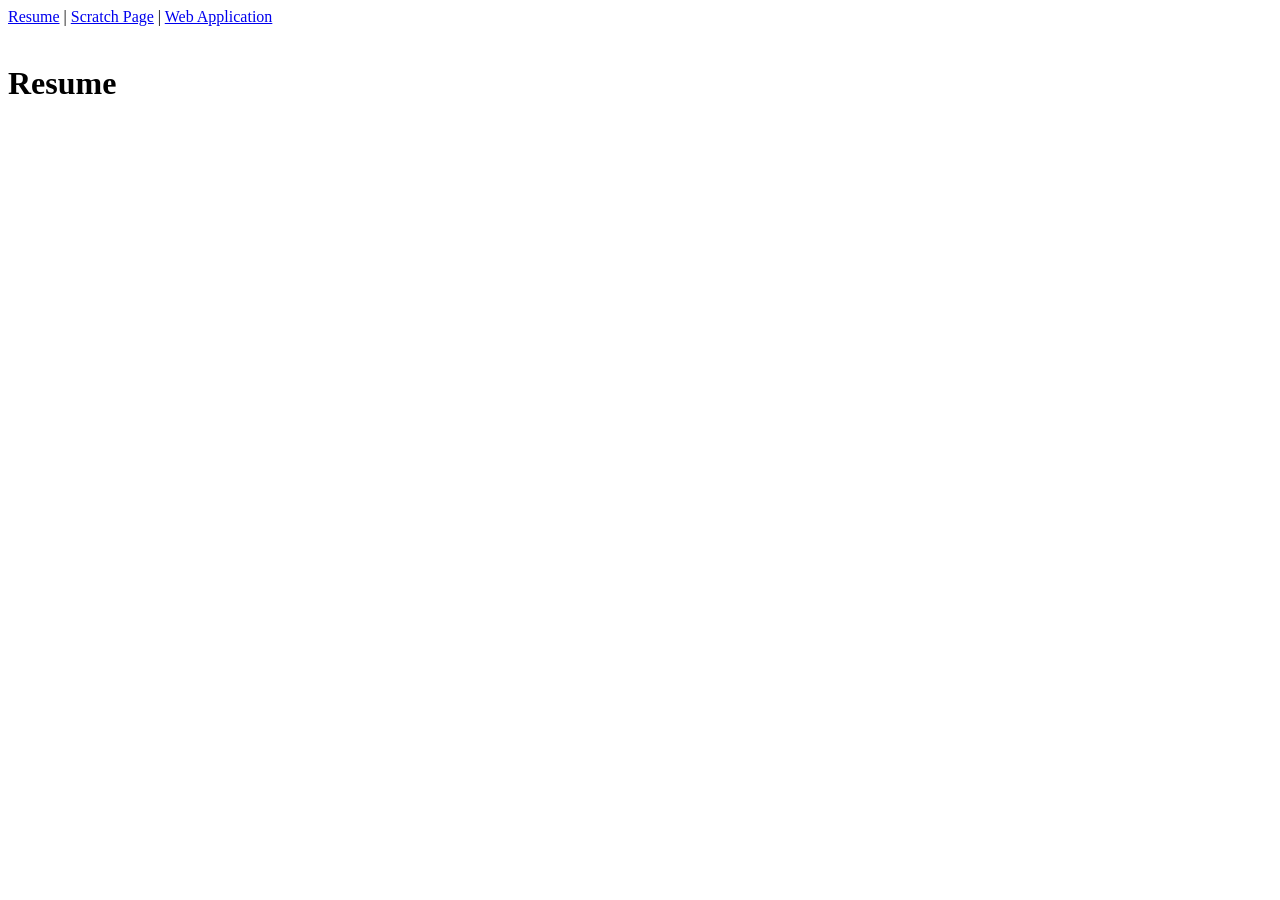
==== index.html @ e893fd68 "Add files via upload" ====
<!DOCTYPE html>
<html lang="en">
<head>
    <meta charset="UTF-8">
    <meta name="viewport" content="width=device-width, initial-scale=1.0">
    <title>Logan's Resume</title>
</head>
<body>

<a href="#">Resume</a> |
<a href="html/scratch.html" target="_blank">Scratch Page</a> |
<a href="html/webapp.html" target="_blank">Web Application</a> <br><br>
    
<h1>Resume</h1>
</body>
</html>
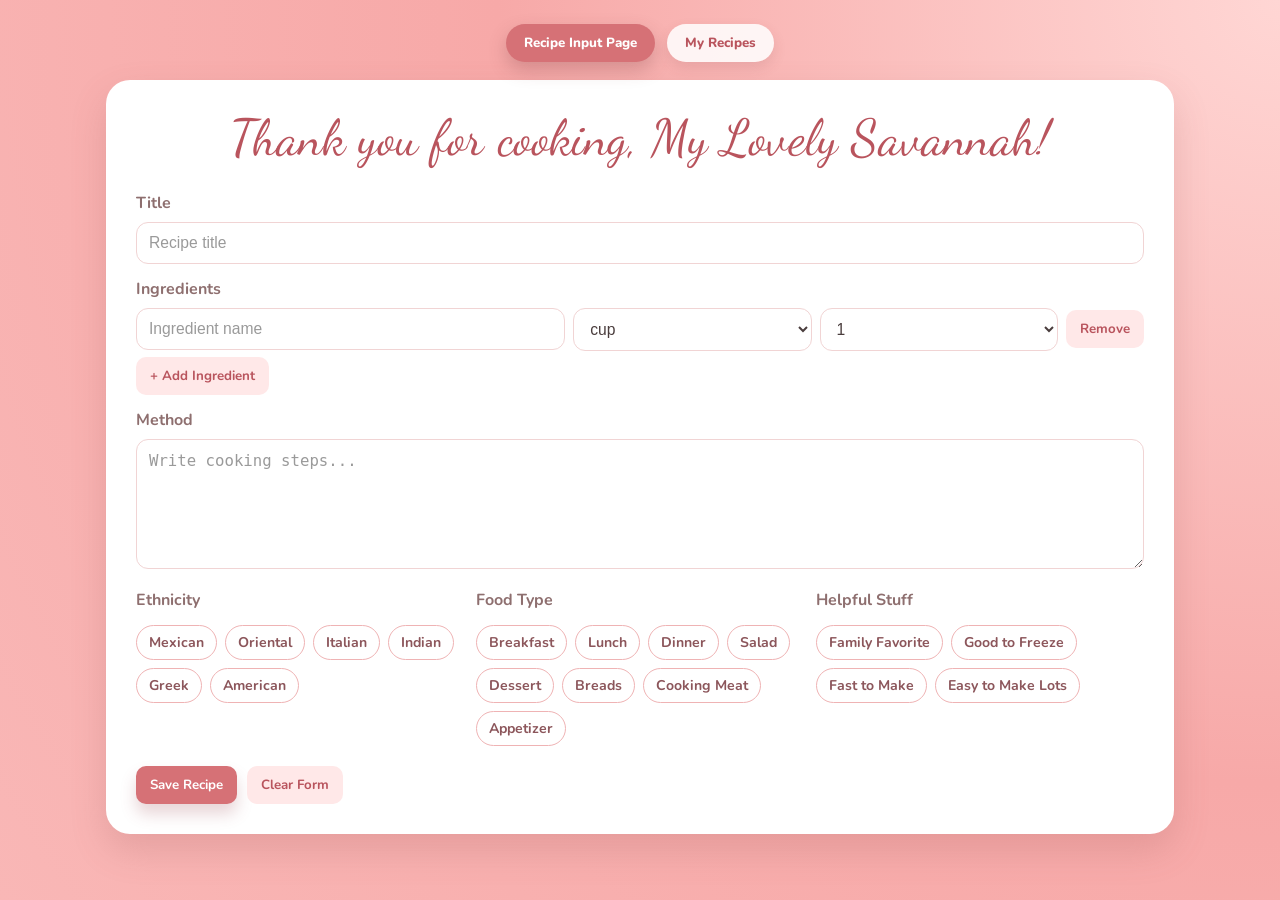
==== commit 0eaa2b0c: "Add files via upload" ====
--- a/index.html
+++ b/index.html
@@ -1,16 +1,838 @@
-<!DOCTYPE html>
-<html lang="en">
-<head>
-    <meta charset="UTF-8">
-    <meta name="viewport" content="width=device-width, initial-scale=1.0">
-    <title>Logan's Resume</title>
-</head>
-<body>
-
-<a href="#">Resume</a> |
-<a href="html/scratch.html" target="_blank">Scratch Page</a> |
-<a href="html/webapp.html" target="_blank">Web Application</a> <br><br>
-    
-<h1>Resume</h1>
-</body>
-</html>+﻿<!DOCTYPE html>
+<html lang="en">
+<head>
+  <meta charset="UTF-8" />
+  <meta name="viewport" content="width=device-width, initial-scale=1.0" />
+  <title>Lovely Savannah Recipe Book</title>
+  <link rel="preconnect" href="https://fonts.googleapis.com" />
+  <link rel="preconnect" href="https://fonts.gstatic.com" crossorigin />
+  <link href="https://fonts.googleapis.com/css2?family=Dancing+Script:wght@500;600;700&family=Nunito:wght@400;600;700;800&display=swap" rel="stylesheet" />
+  <style>
+    :root {
+      --bg-main: #f7a9a8;
+      --bg-alt: #f9b7b6;
+      --panel: #ffffff;
+      --text-main: #4a3d3d;
+      --text-muted: #9a9a9a;
+      --accent: #d67176;
+      --accent-dark: #b9545d;
+      --chip-border: #f2a3a6;
+      --shadow: 0 16px 36px rgba(150, 79, 82, 0.2);
+      --radius-xl: 24px;
+      --radius-lg: 16px;
+      --radius-md: 12px;
+      --radius-sm: 8px;
+    }
+
+    * { box-sizing: border-box; }
+
+    body {
+      margin: 0;
+      min-height: 100vh;
+      font-family: "Nunito", sans-serif;
+      color: var(--text-main);
+      background: radial-gradient(circle at top right, #ffd6d4 0%, var(--bg-main) 50%, var(--bg-alt) 100%);
+    }
+
+    .app-wrap {
+      max-width: 1100px;
+      margin: 0 auto;
+      padding: 24px 16px 40px;
+    }
+
+    .top-nav {
+      display: flex;
+      justify-content: center;
+      gap: 12px;
+      margin-bottom: 18px;
+      flex-wrap: wrap;
+    }
+
+    .nav-btn,
+    button,
+    .chip {
+      border: none;
+      cursor: pointer;
+      font-family: inherit;
+      transition: transform 0.12s ease, box-shadow 0.18s ease, background 0.18s ease;
+    }
+
+    .nav-btn {
+      background: rgba(255, 255, 255, 0.86);
+      color: var(--accent-dark);
+      border-radius: 999px;
+      font-weight: 800;
+      padding: 10px 18px;
+      box-shadow: 0 6px 14px rgba(112, 50, 55, 0.12);
+    }
+
+    .nav-btn.active {
+      background: var(--accent);
+      color: #fff;
+      box-shadow: 0 8px 18px rgba(112, 50, 55, 0.25);
+    }
+
+    .page {
+      display: none;
+    }
+
+    .page.active {
+      display: block;
+      animation: fadeIn 0.25s ease;
+    }
+
+    @keyframes fadeIn {
+      from { opacity: 0; transform: translateY(4px); }
+      to { opacity: 1; transform: translateY(0); }
+    }
+
+    .panel {
+      background: var(--panel);
+      border-radius: var(--radius-xl);
+      box-shadow: var(--shadow);
+      padding: clamp(18px, 4vw, 30px);
+    }
+
+    h1, h2 {
+      margin: 0;
+      font-family: "Dancing Script", cursive;
+      font-weight: 400;
+      line-height: 1.15;
+      color: var(--accent-dark);
+      letter-spacing: 0.2px;
+    }
+
+    #inputPage h1 {
+      text-align: center;
+      font-size: clamp(2rem, 6vw, 3.15rem);
+      margin-bottom: 24px;
+    }
+
+    #galleryPage h1 {
+      text-align: center;
+      font-size: clamp(2rem, 6vw, 3rem);
+      margin-bottom: 2px;
+    }
+
+    .subtitle {
+      text-align: center;
+      margin: 0 0 22px;
+      color: #8f5d5d;
+      font-family: "Dancing Script", cursive;
+      font-size: clamp(1.3rem, 3.5vw, 1.9rem);
+    }
+
+    .form-grid {
+      display: grid;
+      gap: 14px;
+    }
+
+    label {
+      font-weight: 700;
+      color: #8e6f6f;
+      display: inline-block;
+      margin-bottom: 8px;
+    }
+
+    input[type="text"],
+    textarea,
+    select {
+      width: 100%;
+      border: 1px solid #f1d4d4;
+      border-radius: var(--radius-md);
+      padding: 11px 12px;
+      font-size: 0.98rem;
+      color: var(--text-main);
+      background: #fff;
+      outline: none;
+    }
+
+    input::placeholder,
+    textarea::placeholder {
+      color: var(--text-muted);
+    }
+
+    textarea {
+      min-height: 130px;
+      resize: vertical;
+    }
+
+    .ingredient-list {
+      display: grid;
+      gap: 10px;
+    }
+
+    .ingredient-row {
+      display: grid;
+      grid-template-columns: 1.8fr 1fr 1fr auto;
+      gap: 8px;
+      align-items: center;
+    }
+
+    .btn-row {
+      margin-top: 6px;
+      display: flex;
+      flex-wrap: wrap;
+      gap: 10px;
+    }
+
+    button {
+      border-radius: 10px;
+      padding: 10px 14px;
+      font-weight: 700;
+    }
+
+    .btn-secondary {
+      background: #ffe8e8;
+      color: var(--accent-dark);
+    }
+
+    .btn-primary {
+      background: var(--accent);
+      color: #fff;
+      box-shadow: 0 10px 16px rgba(148, 62, 71, 0.22);
+    }
+
+    .btn-danger {
+      background: #f25f74;
+      color: #fff;
+    }
+
+    button:hover,
+    .chip:hover,
+    .nav-btn:hover {
+      transform: translateY(-1px);
+    }
+
+    .multi-group {
+      display: grid;
+      grid-template-columns: repeat(3, minmax(160px, 1fr));
+      gap: 12px;
+    }
+
+    .filter-row {
+      display: flex;
+      flex-wrap: wrap;
+      gap: 10px;
+      align-items: center;
+      margin-bottom: 12px;
+    }
+
+    .filter-toggle {
+      background: #fff;
+      border: 1px solid #f4c0c0;
+      color: #9e5e63;
+    }
+
+    .filter-panel {
+      display: none;
+      background: #fff7f7;
+      border: 1px solid #f7d4d4;
+      border-radius: var(--radius-md);
+      padding: 12px;
+      margin-bottom: 12px;
+    }
+
+    .filter-panel.show {
+      display: block;
+    }
+
+    .search-wrap {
+      margin-bottom: 16px;
+    }
+
+    .search-wrap input {
+      background: #fff;
+      border-radius: 999px;
+      padding: 12px 16px;
+      border-color: #f3c8c8;
+    }
+
+    .chip-wrap {
+      display: flex;
+      flex-wrap: wrap;
+      gap: 8px;
+      margin-top: 6px;
+    }
+
+    .chip {
+      padding: 7px 12px;
+      border-radius: 999px;
+      border: 1px solid #efb3b4;
+      color: #8c565b;
+      background: #fff;
+      font-weight: 700;
+      font-size: 0.88rem;
+    }
+
+    .chip.selected {
+      background: #f28c95;
+      border-color: #f28c95;
+      color: #fff;
+    }
+
+    .input-chip.selected {
+      background: #ffe2e1;
+      border-color: var(--chip-border);
+      color: #9a5459;
+      box-shadow: 0 0 0 1px #f3b8b9 inset;
+    }
+
+    .recipe-grid {
+      display: grid;
+      grid-template-columns: repeat(auto-fill, minmax(190px, 1fr));
+      gap: 14px;
+    }
+
+    .recipe-card {
+      aspect-ratio: 1/1;
+      background: #fff;
+      border-radius: var(--radius-lg);
+      padding: 14px;
+      border: 1px solid #f4d5d5;
+      box-shadow: 0 8px 16px rgba(145, 82, 82, 0.15);
+      display: flex;
+      flex-direction: column;
+      justify-content: space-between;
+    }
+
+    .recipe-card h3 {
+      margin: 0;
+      color: #93535a;
+      font-size: 1.1rem;
+      line-height: 1.2;
+    }
+
+    .preview-ing {
+      margin: 8px 0 0;
+      padding-left: 16px;
+      color: #7b6666;
+      font-size: 0.9rem;
+      overflow: hidden;
+      display: -webkit-box;
+      -webkit-box-orient: vertical;
+      -webkit-line-clamp: 4;
+      line-clamp: 4;
+    }
+
+    .empty {
+      text-align: center;
+      color: #815d5d;
+      background: rgba(255,255,255,0.7);
+      border-radius: 14px;
+      padding: 18px;
+      grid-column: 1 / -1;
+    }
+
+    .modal {
+      position: fixed;
+      inset: 0;
+      background: rgba(63, 28, 31, 0.64);
+      display: none;
+      align-items: center;
+      justify-content: center;
+      padding: 16px;
+      z-index: 40;
+    }
+
+    .modal.show {
+      display: flex;
+    }
+
+    .modal-card {
+      width: min(760px, 100%);
+      max-height: calc(100vh - 28px);
+      overflow: auto;
+      background: #fff;
+      border-radius: var(--radius-xl);
+      padding: 20px;
+      box-shadow: 0 20px 36px rgba(0, 0, 0, 0.25);
+    }
+
+    .modal-title {
+      font-family: "Dancing Script", cursive;
+      color: var(--accent-dark);
+      font-size: clamp(2rem, 5vw, 2.8rem);
+      margin: 4px 0 8px;
+    }
+
+    .tag-group {
+      margin: 10px 0;
+      display: flex;
+      flex-wrap: wrap;
+      gap: 8px;
+    }
+
+    .tag {
+      border: 1px solid var(--chip-border);
+      border-radius: 999px;
+      padding: 5px 10px;
+      font-size: 0.84rem;
+      color: #9a5459;
+      background: #fff;
+    }
+
+    .modal-section h4 {
+      margin: 14px 0 8px;
+      color: #8f5f61;
+    }
+
+    .modal-close {
+      background: #ffd5d8;
+      color: #8c4d55;
+      margin-left: auto;
+      display: block;
+    }
+
+    @media (max-width: 720px) {
+      .ingredient-row {
+        grid-template-columns: 1fr 1fr;
+      }
+
+      .ingredient-row .remove-ing {
+        grid-column: 1 / -1;
+      }
+
+      .multi-group {
+        grid-template-columns: 1fr;
+      }
+    }
+  </style>
+</head>
+<body>
+  <main class="app-wrap">
+    <nav class="top-nav">
+      <button id="toInput" class="nav-btn active" type="button">Recipe Input Page</button>
+      <button id="toGallery" class="nav-btn" type="button">My Recipes</button>
+    </nav>
+
+    <section id="inputPage" class="page active">
+      <div class="panel">
+        <h1>Thank you for cooking, My Lovely Savannah!</h1>
+        <form id="recipeForm" class="form-grid">
+          <div>
+            <label for="title">Title</label>
+            <input id="title" type="text" placeholder="Recipe title" required />
+          </div>
+
+          <div>
+            <label>Ingredients</label>
+            <div id="ingredientList" class="ingredient-list"></div>
+            <div class="btn-row">
+              <button id="addIngredient" class="btn-secondary" type="button">+ Add Ingredient</button>
+            </div>
+          </div>
+
+          <div>
+            <label for="method">Method</label>
+            <textarea id="method" placeholder="Write cooking steps..." required></textarea>
+          </div>
+
+          <div class="multi-group">
+            <div>
+              <label>Ethnicity</label>
+              <div id="inputEthnicityChips" class="chip-wrap"></div>
+            </div>
+            <div>
+              <label>Food Type</label>
+              <div id="inputFoodChips" class="chip-wrap"></div>
+            </div>
+            <div>
+              <label>Helpful Stuff</label>
+              <div id="inputHelpChips" class="chip-wrap"></div>
+            </div>
+          </div>
+
+          <div class="btn-row">
+            <button class="btn-primary" type="submit">Save Recipe</button>
+            <button id="clearForm" class="btn-secondary" type="button">Clear Form</button>
+          </div>
+        </form>
+      </div>
+    </section>
+
+    <section id="galleryPage" class="page">
+      <div class="panel">
+        <h1>Our Recipes</h1>
+        <p class="subtitle">Thank you for all that you do, Sweetheart</p>
+
+        <div class="search-wrap">
+          <input id="searchInput" type="text" placeholder="Search by title..." />
+        </div>
+
+        <div class="filter-row">
+          <button class="filter-toggle" type="button" data-panel="ethnicityPanel">Ethnicity</button>
+          <button class="filter-toggle" type="button" data-panel="foodPanel">Food Type</button>
+          <button class="filter-toggle" type="button" data-panel="helpPanel">Helpful Stuff</button>
+          <button id="applyFilters" class="btn-primary" type="button">Filter Recipes</button>
+          <button id="clearFilters" class="btn-secondary" type="button">Clear Filters</button>
+        </div>
+
+        <div id="ethnicityPanel" class="filter-panel">
+          <strong>Ethnicity Tags</strong>
+          <div id="ethnicityChips" class="chip-wrap"></div>
+        </div>
+        <div id="foodPanel" class="filter-panel">
+          <strong>Food Type Tags</strong>
+          <div id="foodChips" class="chip-wrap"></div>
+        </div>
+        <div id="helpPanel" class="filter-panel">
+          <strong>Helpful Stuff Tags</strong>
+          <div id="helpChips" class="chip-wrap"></div>
+        </div>
+
+        <div id="recipeGrid" class="recipe-grid"></div>
+      </div>
+    </section>
+  </main>
+
+  <div id="recipeModal" class="modal" role="dialog" aria-modal="true" aria-hidden="true">
+    <article class="modal-card">
+      <button id="closeModal" class="modal-close" type="button">Close</button>
+      <h2 id="modalTitle" class="modal-title"></h2>
+      <div id="modalTags" class="tag-group"></div>
+      <div class="modal-section">
+        <h4>Ingredients</h4>
+        <ul id="modalIngredients"></ul>
+      </div>
+      <div class="modal-section">
+        <h4>Method</h4>
+        <p id="modalMethod"></p>
+      </div>
+      <button id="deleteRecipe" class="btn-danger" type="button">Delete</button>
+    </article>
+  </div>
+
+  <script>
+    const STORAGE_KEY = "savannah_recipe_spa_v1";
+
+    const TAGS = {
+      ethnicity: ["Mexican", "Oriental", "Italian", "Indian", "Greek", "American"],
+      foodType: ["Breakfast", "Lunch", "Dinner", "Salad", "Dessert", "Breads", "Cooking Meat", "Appetizer"],
+      helpfulStuff: ["Family Favorite", "Good to Freeze", "Fast to Make", "Easy to Make Lots"]
+    };
+
+    const METRICS = ["cup", "tbsp", "tsp", "oz", "lb", "g", "kg", "ml", "l", "pinch", "piece", "clove"];
+    const QUANTITIES = ["1/8", "1/4", "1/3", "1/2", "2/3", "3/4", "1", "1 1/2", "2", "2 1/2", "3", "4", "5", "6", "8", "10"];
+
+    const state = {
+      recipes: [],
+      filtered: [],
+      activeFilters: {
+        ethnicity: new Set(),
+        foodType: new Set(),
+        helpfulStuff: new Set()
+      },
+      selectedRecipeId: null
+    };
+
+    const el = {
+      toInput: document.getElementById("toInput"),
+      toGallery: document.getElementById("toGallery"),
+      inputPage: document.getElementById("inputPage"),
+      galleryPage: document.getElementById("galleryPage"),
+      recipeForm: document.getElementById("recipeForm"),
+      title: document.getElementById("title"),
+      ingredientList: document.getElementById("ingredientList"),
+      addIngredient: document.getElementById("addIngredient"),
+      method: document.getElementById("method"),
+      inputEthnicityChips: document.getElementById("inputEthnicityChips"),
+      inputFoodChips: document.getElementById("inputFoodChips"),
+      inputHelpChips: document.getElementById("inputHelpChips"),
+      clearForm: document.getElementById("clearForm"),
+      searchInput: document.getElementById("searchInput"),
+      recipeGrid: document.getElementById("recipeGrid"),
+      applyFilters: document.getElementById("applyFilters"),
+      clearFilters: document.getElementById("clearFilters"),
+      ethnicityChips: document.getElementById("ethnicityChips"),
+      foodChips: document.getElementById("foodChips"),
+      helpChips: document.getElementById("helpChips"),
+      modal: document.getElementById("recipeModal"),
+      modalTitle: document.getElementById("modalTitle"),
+      modalTags: document.getElementById("modalTags"),
+      modalIngredients: document.getElementById("modalIngredients"),
+      modalMethod: document.getElementById("modalMethod"),
+      closeModal: document.getElementById("closeModal"),
+      deleteRecipe: document.getElementById("deleteRecipe"),
+      filterToggles: Array.from(document.querySelectorAll(".filter-toggle")),
+      filterPanels: {
+        ethnicityPanel: document.getElementById("ethnicityPanel"),
+        foodPanel: document.getElementById("foodPanel"),
+        helpPanel: document.getElementById("helpPanel")
+      }
+    };
+
+    function init() {
+      loadRecipes();
+      renderInputTagChips();
+      renderFilterChips();
+      addIngredientRow();
+      applySearchAndFilters();
+      setupEvents();
+    }
+
+    function renderInputTagChips() {
+      el.inputEthnicityChips.innerHTML = TAGS.ethnicity.map(tag => chipHtml(tag, "ethnicity", "input-chip")).join("");
+      el.inputFoodChips.innerHTML = TAGS.foodType.map(tag => chipHtml(tag, "foodType", "input-chip")).join("");
+      el.inputHelpChips.innerHTML = TAGS.helpfulStuff.map(tag => chipHtml(tag, "helpfulStuff", "input-chip")).join("");
+
+      document.querySelectorAll(".input-chip").forEach(chip => {
+        chip.addEventListener("click", () => chip.classList.toggle("selected"));
+      });
+    }
+
+    function addIngredientRow(ingredient = { name: "", metric: "cup", qty: "1" }) {
+      const row = document.createElement("div");
+      row.className = "ingredient-row";
+      row.innerHTML = `
+        <input type="text" class="ing-name" placeholder="Ingredient name" value="${escapeAttr(ingredient.name)}" />
+        <select class="ing-metric">${METRICS.map(m => `<option value="${escapeHtml(m)}" ${ingredient.metric === m ? "selected" : ""}>${escapeHtml(m)}</option>`).join("")}</select>
+        <select class="ing-qty">${QUANTITIES.map(q => `<option value="${escapeHtml(q)}" ${ingredient.qty === q ? "selected" : ""}>${escapeHtml(q)}</option>`).join("")}</select>
+        <button type="button" class="btn-secondary remove-ing">Remove</button>
+      `;
+
+      row.querySelector(".remove-ing").addEventListener("click", () => {
+        const rows = el.ingredientList.querySelectorAll(".ingredient-row");
+        if (rows.length > 1) {
+          row.remove();
+        }
+      });
+
+      el.ingredientList.appendChild(row);
+    }
+
+    function setupEvents() {
+      el.toInput.addEventListener("click", () => showPage("input"));
+      el.toGallery.addEventListener("click", () => showPage("gallery"));
+      el.addIngredient.addEventListener("click", () => addIngredientRow());
+      el.clearForm.addEventListener("click", resetForm);
+
+      el.recipeForm.addEventListener("submit", (event) => {
+        event.preventDefault();
+        saveRecipe();
+      });
+
+      el.searchInput.addEventListener("input", applySearchAndFilters);
+
+      el.filterToggles.forEach(btn => {
+        btn.addEventListener("click", () => {
+          const key = btn.dataset.panel;
+          el.filterPanels[key].classList.toggle("show");
+        });
+      });
+
+      el.applyFilters.addEventListener("click", () => {
+        readSelectedFilterChips();
+        applySearchAndFilters();
+      });
+
+      el.clearFilters.addEventListener("click", () => {
+        clearAllFilterChips();
+        readSelectedFilterChips();
+        applySearchAndFilters();
+      });
+
+      el.recipeGrid.addEventListener("click", (event) => {
+        const card = event.target.closest(".recipe-card");
+        if (!card) return;
+        openModal(card.dataset.id);
+      });
+
+      el.closeModal.addEventListener("click", closeModal);
+      el.modal.addEventListener("click", (event) => {
+        if (event.target === el.modal) closeModal();
+      });
+
+      el.deleteRecipe.addEventListener("click", () => {
+        if (!state.selectedRecipeId) return;
+        deleteRecipe(state.selectedRecipeId);
+      });
+    }
+
+    function showPage(which) {
+      const inputMode = which === "input";
+      el.inputPage.classList.toggle("active", inputMode);
+      el.galleryPage.classList.toggle("active", !inputMode);
+      el.toInput.classList.toggle("active", inputMode);
+      el.toGallery.classList.toggle("active", !inputMode);
+      if (!inputMode) applySearchAndFilters();
+    }
+
+    function getSelectedInputTags(kind) {
+      return Array.from(document.querySelectorAll(`.input-chip[data-kind="${kind}"].selected`)).map(chip => chip.dataset.value);
+    }
+
+    function collectIngredients() {
+      return Array.from(el.ingredientList.querySelectorAll(".ingredient-row"))
+        .map(row => {
+          const name = row.querySelector(".ing-name").value.trim();
+          const metric = row.querySelector(".ing-metric").value;
+          const qty = row.querySelector(".ing-qty").value;
+          return { name, metric, qty };
+        })
+        .filter(i => i.name);
+    }
+
+    function saveRecipe() {
+      const title = el.title.value.trim();
+      const method = el.method.value.trim();
+      const ingredients = collectIngredients();
+
+      if (!title || !method || ingredients.length === 0) {
+        alert("Please add a title, method, and at least one ingredient.");
+        return;
+      }
+
+      const recipe = {
+        id: crypto.randomUUID ? crypto.randomUUID() : String(Date.now() + Math.random()),
+        title,
+        method,
+        ingredients,
+        tags: {
+          ethnicity: getSelectedInputTags("ethnicity"),
+          foodType: getSelectedInputTags("foodType"),
+          helpfulStuff: getSelectedInputTags("helpfulStuff")
+        },
+        createdAt: new Date().toISOString()
+      };
+
+      state.recipes.unshift(recipe);
+      persistRecipes();
+      resetForm();
+      applySearchAndFilters();
+      showPage("gallery");
+    }
+
+    function resetForm() {
+      el.recipeForm.reset();
+      el.ingredientList.innerHTML = "";
+      addIngredientRow();
+      document.querySelectorAll(".input-chip.selected").forEach(chip => chip.classList.remove("selected"));
+    }
+
+    function loadRecipes() {
+      try {
+        const raw = localStorage.getItem(STORAGE_KEY);
+        state.recipes = raw ? JSON.parse(raw) : [];
+      } catch {
+        state.recipes = [];
+      }
+    }
+
+    function persistRecipes() {
+      localStorage.setItem(STORAGE_KEY, JSON.stringify(state.recipes));
+    }
+
+    function renderFilterChips() {
+      el.ethnicityChips.innerHTML = TAGS.ethnicity.map(tag => chipHtml(tag, "ethnicity", "filter-chip")).join("");
+      el.foodChips.innerHTML = TAGS.foodType.map(tag => chipHtml(tag, "foodType", "filter-chip")).join("");
+      el.helpChips.innerHTML = TAGS.helpfulStuff.map(tag => chipHtml(tag, "helpfulStuff", "filter-chip")).join("");
+
+      document.querySelectorAll(".filter-chip").forEach(chip => {
+        chip.addEventListener("click", () => chip.classList.toggle("selected"));
+      });
+    }
+
+    function chipHtml(label, kind, variantClass) {
+      return `<button type="button" class="chip ${variantClass}" data-kind="${kind}" data-value="${escapeAttr(label)}">${escapeHtml(label)}</button>`;
+    }
+
+    function readSelectedFilterChips() {
+      state.activeFilters.ethnicity = new Set(Array.from(document.querySelectorAll('.filter-chip[data-kind="ethnicity"].selected')).map(c => c.dataset.value));
+      state.activeFilters.foodType = new Set(Array.from(document.querySelectorAll('.filter-chip[data-kind="foodType"].selected')).map(c => c.dataset.value));
+      state.activeFilters.helpfulStuff = new Set(Array.from(document.querySelectorAll('.filter-chip[data-kind="helpfulStuff"].selected')).map(c => c.dataset.value));
+    }
+
+    function clearAllFilterChips() {
+      document.querySelectorAll(".filter-chip.selected").forEach(chip => chip.classList.remove("selected"));
+    }
+
+    function recipeMatchesTagSet(recipeTags, selectedSet) {
+      if (selectedSet.size === 0) return true;
+      return Array.from(selectedSet).every(tag => recipeTags.includes(tag));
+    }
+
+    function applySearchAndFilters() {
+      const q = el.searchInput.value.trim().toLowerCase();
+
+      state.filtered = state.recipes.filter(recipe => {
+        const titleMatches = recipe.title.toLowerCase().includes(q);
+        const ethnicityOk = recipeMatchesTagSet(recipe.tags.ethnicity || [], state.activeFilters.ethnicity);
+        const foodOk = recipeMatchesTagSet(recipe.tags.foodType || [], state.activeFilters.foodType);
+        const helpOk = recipeMatchesTagSet(recipe.tags.helpfulStuff || [], state.activeFilters.helpfulStuff);
+        return titleMatches && ethnicityOk && foodOk && helpOk;
+      });
+
+      renderGrid();
+    }
+
+    function renderGrid() {
+      if (state.filtered.length === 0) {
+        el.recipeGrid.innerHTML = `<div class="empty">No recipes found yet. Save one from the input page and it will appear here.</div>`;
+        return;
+      }
+
+      el.recipeGrid.innerHTML = state.filtered.map(recipe => {
+        const preview = recipe.ingredients.slice(0, 4).map(i => `<li>${escapeHtml(i.qty)} ${escapeHtml(i.metric)} ${escapeHtml(i.name)}</li>`).join("");
+        return `
+          <article class="recipe-card" data-id="${recipe.id}" tabindex="0" role="button" aria-label="View ${escapeAttr(recipe.title)}">
+            <h3>${escapeHtml(recipe.title)}</h3>
+            <ul class="preview-ing">${preview}</ul>
+          </article>
+        `;
+      }).join("");
+    }
+
+    function openModal(id) {
+      const recipe = state.recipes.find(r => r.id === id);
+      if (!recipe) return;
+      state.selectedRecipeId = id;
+
+      el.modalTitle.textContent = recipe.title;
+      el.modalIngredients.innerHTML = recipe.ingredients.map(i => `<li>${escapeHtml(i.qty)} ${escapeHtml(i.metric)} ${escapeHtml(i.name)}</li>`).join("");
+      el.modalMethod.textContent = recipe.method;
+
+      const allTags = [
+        ...(recipe.tags.ethnicity || []).map(t => `Ethnicity: ${t}`),
+        ...(recipe.tags.foodType || []).map(t => `Food Type: ${t}`),
+        ...(recipe.tags.helpfulStuff || []).map(t => `Helpful Stuff: ${t}`)
+      ];
+
+      el.modalTags.innerHTML = allTags.length
+        ? allTags.map(tag => `<span class="tag">${escapeHtml(tag)}</span>`).join("")
+        : `<span class="tag">No tags selected</span>`;
+
+      el.modal.classList.add("show");
+      el.modal.setAttribute("aria-hidden", "false");
+    }
+
+    function closeModal() {
+      state.selectedRecipeId = null;
+      el.modal.classList.remove("show");
+      el.modal.setAttribute("aria-hidden", "true");
+    }
+
+    function deleteRecipe(id) {
+      state.recipes = state.recipes.filter(r => r.id !== id);
+      persistRecipes();
+      applySearchAndFilters();
+      closeModal();
+    }
+
+    function escapeHtml(value) {
+      return String(value)
+        .replace(/&/g, "&amp;")
+        .replace(/</g, "&lt;")
+        .replace(/>/g, "&gt;")
+        .replace(/\"/g, "&quot;")
+        .replace(/'/g, "&#039;");
+    }
+
+    function escapeAttr(value) {
+      return escapeHtml(value).replace(/`/g, "&#096;");
+    }
+
+    init();
+  </script>
+</body>
+</html>
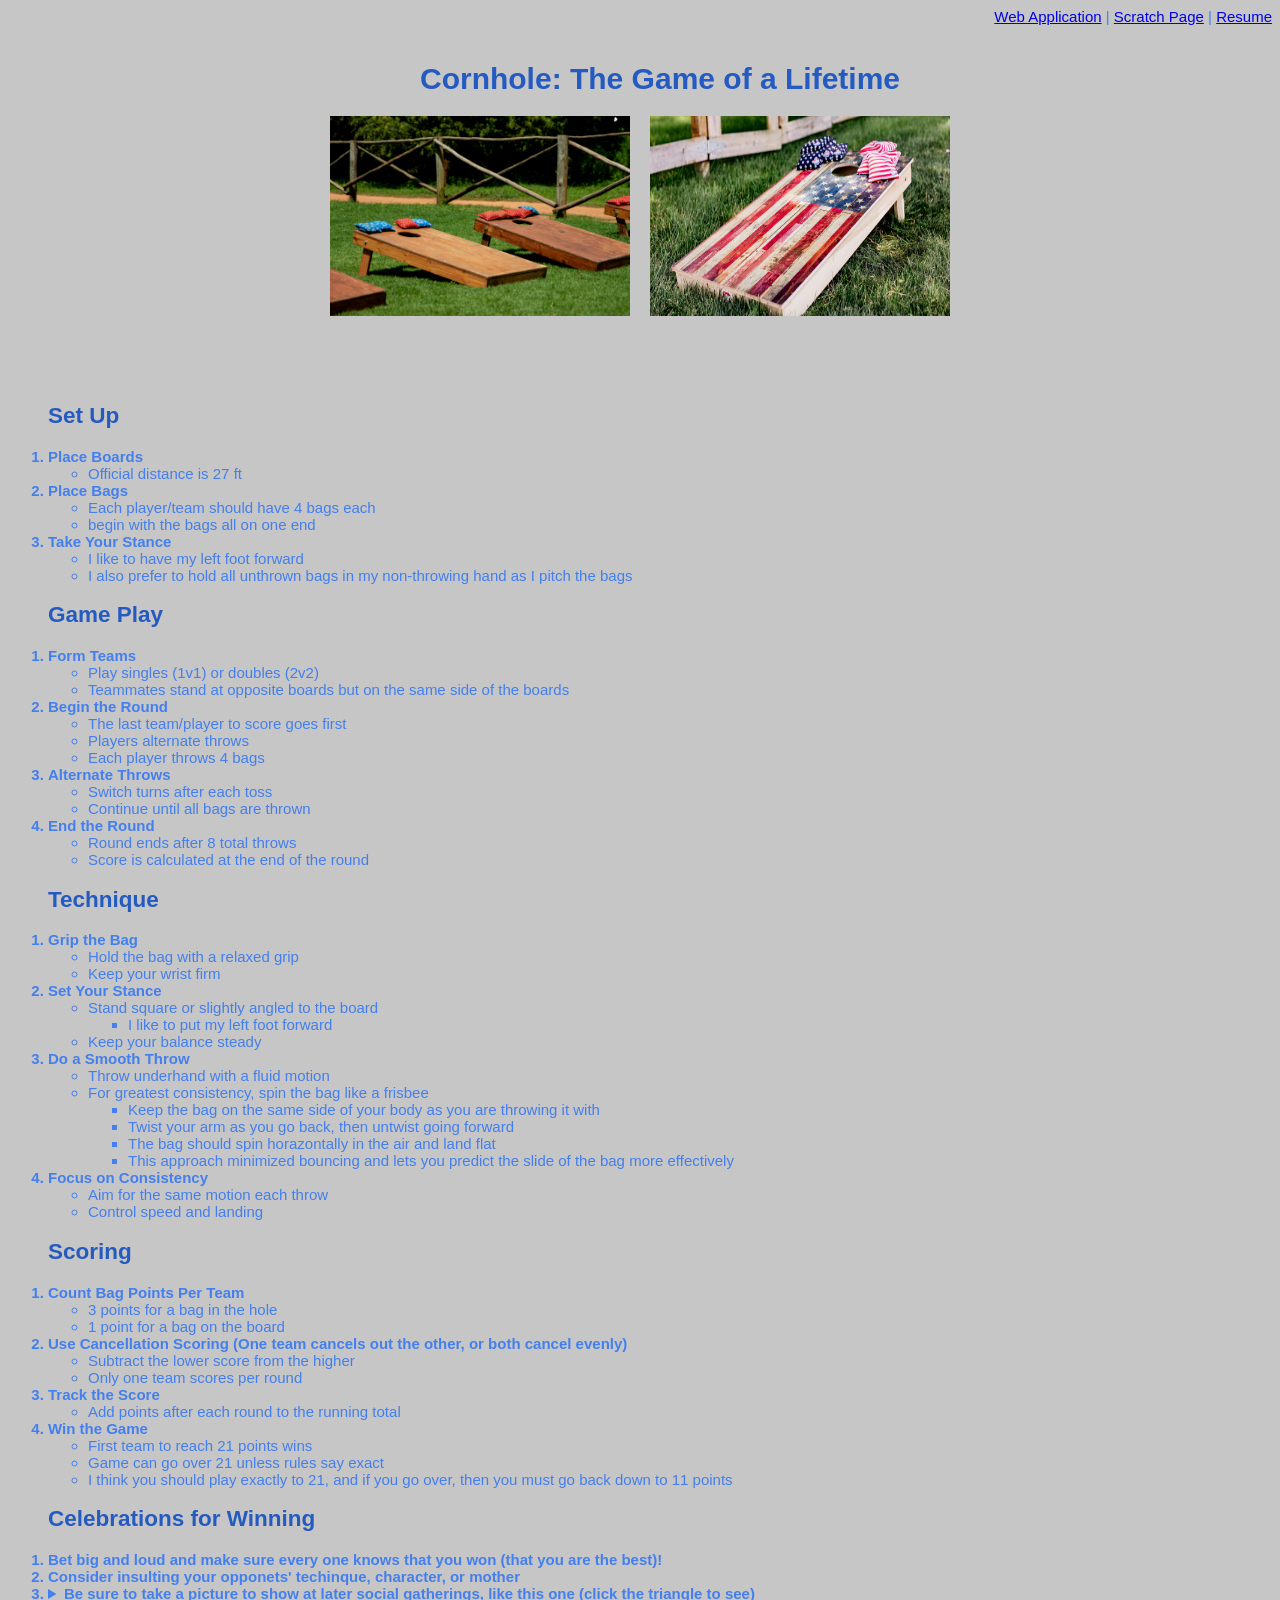
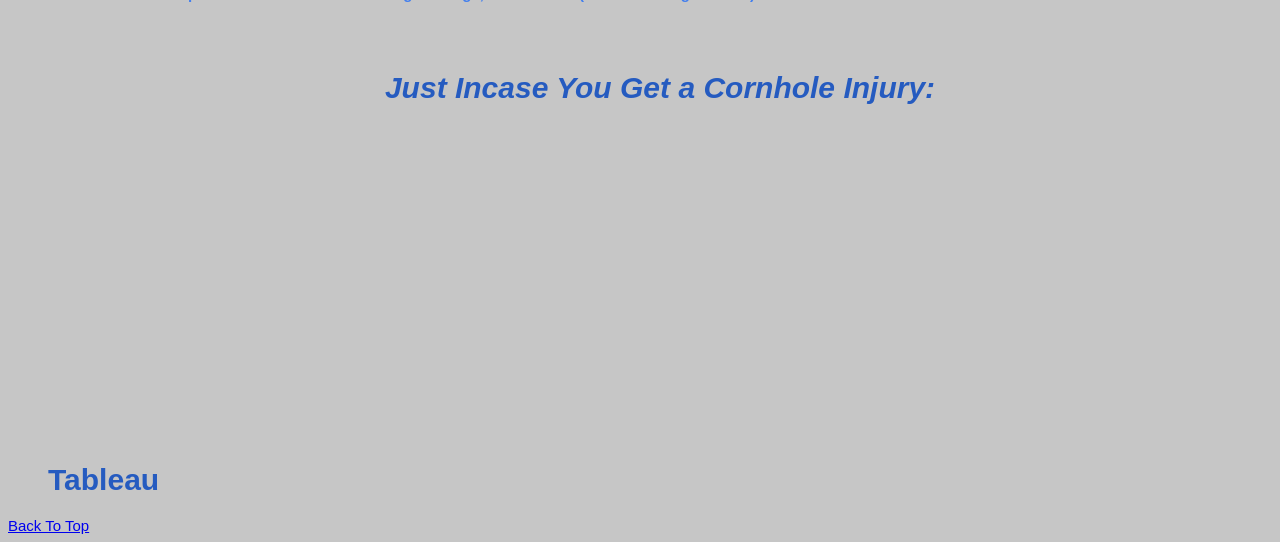
==== commit a524bce2: "Add files via upload" ====
--- a/index.html
+++ b/index.html
@@ -1,838 +1,203 @@
-﻿<!DOCTYPE html>
-<html lang="en">
-<head>
-  <meta charset="UTF-8" />
-  <meta name="viewport" content="width=device-width, initial-scale=1.0" />
-  <title>Lovely Savannah Recipe Book</title>
-  <link rel="preconnect" href="https://fonts.googleapis.com" />
-  <link rel="preconnect" href="https://fonts.gstatic.com" crossorigin />
-  <link href="https://fonts.googleapis.com/css2?family=Dancing+Script:wght@500;600;700&family=Nunito:wght@400;600;700;800&display=swap" rel="stylesheet" />
-  <style>
-    :root {
-      --bg-main: #f7a9a8;
-      --bg-alt: #f9b7b6;
-      --panel: #ffffff;
-      --text-main: #4a3d3d;
-      --text-muted: #9a9a9a;
-      --accent: #d67176;
-      --accent-dark: #b9545d;
-      --chip-border: #f2a3a6;
-      --shadow: 0 16px 36px rgba(150, 79, 82, 0.2);
-      --radius-xl: 24px;
-      --radius-lg: 16px;
-      --radius-md: 12px;
-      --radius-sm: 8px;
-    }
-
-    * { box-sizing: border-box; }
-
-    body {
-      margin: 0;
-      min-height: 100vh;
-      font-family: "Nunito", sans-serif;
-      color: var(--text-main);
-      background: radial-gradient(circle at top right, #ffd6d4 0%, var(--bg-main) 50%, var(--bg-alt) 100%);
-    }
-
-    .app-wrap {
-      max-width: 1100px;
-      margin: 0 auto;
-      padding: 24px 16px 40px;
-    }
-
-    .top-nav {
-      display: flex;
-      justify-content: center;
-      gap: 12px;
-      margin-bottom: 18px;
-      flex-wrap: wrap;
-    }
-
-    .nav-btn,
-    button,
-    .chip {
-      border: none;
-      cursor: pointer;
-      font-family: inherit;
-      transition: transform 0.12s ease, box-shadow 0.18s ease, background 0.18s ease;
-    }
-
-    .nav-btn {
-      background: rgba(255, 255, 255, 0.86);
-      color: var(--accent-dark);
-      border-radius: 999px;
-      font-weight: 800;
-      padding: 10px 18px;
-      box-shadow: 0 6px 14px rgba(112, 50, 55, 0.12);
-    }
-
-    .nav-btn.active {
-      background: var(--accent);
-      color: #fff;
-      box-shadow: 0 8px 18px rgba(112, 50, 55, 0.25);
-    }
-
-    .page {
-      display: none;
-    }
-
-    .page.active {
-      display: block;
-      animation: fadeIn 0.25s ease;
-    }
-
-    @keyframes fadeIn {
-      from { opacity: 0; transform: translateY(4px); }
-      to { opacity: 1; transform: translateY(0); }
-    }
-
-    .panel {
-      background: var(--panel);
-      border-radius: var(--radius-xl);
-      box-shadow: var(--shadow);
-      padding: clamp(18px, 4vw, 30px);
-    }
-
-    h1, h2 {
-      margin: 0;
-      font-family: "Dancing Script", cursive;
-      font-weight: 400;
-      line-height: 1.15;
-      color: var(--accent-dark);
-      letter-spacing: 0.2px;
-    }
-
-    #inputPage h1 {
-      text-align: center;
-      font-size: clamp(2rem, 6vw, 3.15rem);
-      margin-bottom: 24px;
-    }
-
-    #galleryPage h1 {
-      text-align: center;
-      font-size: clamp(2rem, 6vw, 3rem);
-      margin-bottom: 2px;
-    }
-
-    .subtitle {
-      text-align: center;
-      margin: 0 0 22px;
-      color: #8f5d5d;
-      font-family: "Dancing Script", cursive;
-      font-size: clamp(1.3rem, 3.5vw, 1.9rem);
-    }
-
-    .form-grid {
-      display: grid;
-      gap: 14px;
-    }
-
-    label {
-      font-weight: 700;
-      color: #8e6f6f;
-      display: inline-block;
-      margin-bottom: 8px;
-    }
-
-    input[type="text"],
-    textarea,
-    select {
-      width: 100%;
-      border: 1px solid #f1d4d4;
-      border-radius: var(--radius-md);
-      padding: 11px 12px;
-      font-size: 0.98rem;
-      color: var(--text-main);
-      background: #fff;
-      outline: none;
-    }
-
-    input::placeholder,
-    textarea::placeholder {
-      color: var(--text-muted);
-    }
-
-    textarea {
-      min-height: 130px;
-      resize: vertical;
-    }
-
-    .ingredient-list {
-      display: grid;
-      gap: 10px;
-    }
-
-    .ingredient-row {
-      display: grid;
-      grid-template-columns: 1.8fr 1fr 1fr auto;
-      gap: 8px;
-      align-items: center;
-    }
-
-    .btn-row {
-      margin-top: 6px;
-      display: flex;
-      flex-wrap: wrap;
-      gap: 10px;
-    }
-
-    button {
-      border-radius: 10px;
-      padding: 10px 14px;
-      font-weight: 700;
-    }
-
-    .btn-secondary {
-      background: #ffe8e8;
-      color: var(--accent-dark);
-    }
-
-    .btn-primary {
-      background: var(--accent);
-      color: #fff;
-      box-shadow: 0 10px 16px rgba(148, 62, 71, 0.22);
-    }
-
-    .btn-danger {
-      background: #f25f74;
-      color: #fff;
-    }
-
-    button:hover,
-    .chip:hover,
-    .nav-btn:hover {
-      transform: translateY(-1px);
-    }
-
-    .multi-group {
-      display: grid;
-      grid-template-columns: repeat(3, minmax(160px, 1fr));
-      gap: 12px;
-    }
-
-    .filter-row {
-      display: flex;
-      flex-wrap: wrap;
-      gap: 10px;
-      align-items: center;
-      margin-bottom: 12px;
-    }
-
-    .filter-toggle {
-      background: #fff;
-      border: 1px solid #f4c0c0;
-      color: #9e5e63;
-    }
-
-    .filter-panel {
-      display: none;
-      background: #fff7f7;
-      border: 1px solid #f7d4d4;
-      border-radius: var(--radius-md);
-      padding: 12px;
-      margin-bottom: 12px;
-    }
-
-    .filter-panel.show {
-      display: block;
-    }
-
-    .search-wrap {
-      margin-bottom: 16px;
-    }
-
-    .search-wrap input {
-      background: #fff;
-      border-radius: 999px;
-      padding: 12px 16px;
-      border-color: #f3c8c8;
-    }
-
-    .chip-wrap {
-      display: flex;
-      flex-wrap: wrap;
-      gap: 8px;
-      margin-top: 6px;
-    }
-
-    .chip {
-      padding: 7px 12px;
-      border-radius: 999px;
-      border: 1px solid #efb3b4;
-      color: #8c565b;
-      background: #fff;
-      font-weight: 700;
-      font-size: 0.88rem;
-    }
-
-    .chip.selected {
-      background: #f28c95;
-      border-color: #f28c95;
-      color: #fff;
-    }
-
-    .input-chip.selected {
-      background: #ffe2e1;
-      border-color: var(--chip-border);
-      color: #9a5459;
-      box-shadow: 0 0 0 1px #f3b8b9 inset;
-    }
-
-    .recipe-grid {
-      display: grid;
-      grid-template-columns: repeat(auto-fill, minmax(190px, 1fr));
-      gap: 14px;
-    }
-
-    .recipe-card {
-      aspect-ratio: 1/1;
-      background: #fff;
-      border-radius: var(--radius-lg);
-      padding: 14px;
-      border: 1px solid #f4d5d5;
-      box-shadow: 0 8px 16px rgba(145, 82, 82, 0.15);
-      display: flex;
-      flex-direction: column;
-      justify-content: space-between;
-    }
-
-    .recipe-card h3 {
-      margin: 0;
-      color: #93535a;
-      font-size: 1.1rem;
-      line-height: 1.2;
-    }
-
-    .preview-ing {
-      margin: 8px 0 0;
-      padding-left: 16px;
-      color: #7b6666;
-      font-size: 0.9rem;
-      overflow: hidden;
-      display: -webkit-box;
-      -webkit-box-orient: vertical;
-      -webkit-line-clamp: 4;
-      line-clamp: 4;
-    }
-
-    .empty {
-      text-align: center;
-      color: #815d5d;
-      background: rgba(255,255,255,0.7);
-      border-radius: 14px;
-      padding: 18px;
-      grid-column: 1 / -1;
-    }
-
-    .modal {
-      position: fixed;
-      inset: 0;
-      background: rgba(63, 28, 31, 0.64);
-      display: none;
-      align-items: center;
-      justify-content: center;
-      padding: 16px;
-      z-index: 40;
-    }
-
-    .modal.show {
-      display: flex;
-    }
-
-    .modal-card {
-      width: min(760px, 100%);
-      max-height: calc(100vh - 28px);
-      overflow: auto;
-      background: #fff;
-      border-radius: var(--radius-xl);
-      padding: 20px;
-      box-shadow: 0 20px 36px rgba(0, 0, 0, 0.25);
-    }
-
-    .modal-title {
-      font-family: "Dancing Script", cursive;
-      color: var(--accent-dark);
-      font-size: clamp(2rem, 5vw, 2.8rem);
-      margin: 4px 0 8px;
-    }
-
-    .tag-group {
-      margin: 10px 0;
-      display: flex;
-      flex-wrap: wrap;
-      gap: 8px;
-    }
-
-    .tag {
-      border: 1px solid var(--chip-border);
-      border-radius: 999px;
-      padding: 5px 10px;
-      font-size: 0.84rem;
-      color: #9a5459;
-      background: #fff;
-    }
-
-    .modal-section h4 {
-      margin: 14px 0 8px;
-      color: #8f5f61;
-    }
-
-    .modal-close {
-      background: #ffd5d8;
-      color: #8c4d55;
-      margin-left: auto;
-      display: block;
-    }
-
-    @media (max-width: 720px) {
-      .ingredient-row {
-        grid-template-columns: 1fr 1fr;
-      }
-
-      .ingredient-row .remove-ing {
-        grid-column: 1 / -1;
-      }
-
-      .multi-group {
-        grid-template-columns: 1fr;
-      }
-    }
-  </style>
-</head>
-<body>
-  <main class="app-wrap">
-    <nav class="top-nav">
-      <button id="toInput" class="nav-btn active" type="button">Recipe Input Page</button>
-      <button id="toGallery" class="nav-btn" type="button">My Recipes</button>
-    </nav>
-
-    <section id="inputPage" class="page active">
-      <div class="panel">
-        <h1>Thank you for cooking, My Lovely Savannah!</h1>
-        <form id="recipeForm" class="form-grid">
-          <div>
-            <label for="title">Title</label>
-            <input id="title" type="text" placeholder="Recipe title" required />
-          </div>
-
-          <div>
-            <label>Ingredients</label>
-            <div id="ingredientList" class="ingredient-list"></div>
-            <div class="btn-row">
-              <button id="addIngredient" class="btn-secondary" type="button">+ Add Ingredient</button>
-            </div>
-          </div>
-
-          <div>
-            <label for="method">Method</label>
-            <textarea id="method" placeholder="Write cooking steps..." required></textarea>
-          </div>
-
-          <div class="multi-group">
-            <div>
-              <label>Ethnicity</label>
-              <div id="inputEthnicityChips" class="chip-wrap"></div>
-            </div>
-            <div>
-              <label>Food Type</label>
-              <div id="inputFoodChips" class="chip-wrap"></div>
-            </div>
-            <div>
-              <label>Helpful Stuff</label>
-              <div id="inputHelpChips" class="chip-wrap"></div>
-            </div>
-          </div>
-
-          <div class="btn-row">
-            <button class="btn-primary" type="submit">Save Recipe</button>
-            <button id="clearForm" class="btn-secondary" type="button">Clear Form</button>
-          </div>
-        </form>
-      </div>
-    </section>
-
-    <section id="galleryPage" class="page">
-      <div class="panel">
-        <h1>Our Recipes</h1>
-        <p class="subtitle">Thank you for all that you do, Sweetheart</p>
-
-        <div class="search-wrap">
-          <input id="searchInput" type="text" placeholder="Search by title..." />
-        </div>
-
-        <div class="filter-row">
-          <button class="filter-toggle" type="button" data-panel="ethnicityPanel">Ethnicity</button>
-          <button class="filter-toggle" type="button" data-panel="foodPanel">Food Type</button>
-          <button class="filter-toggle" type="button" data-panel="helpPanel">Helpful Stuff</button>
-          <button id="applyFilters" class="btn-primary" type="button">Filter Recipes</button>
-          <button id="clearFilters" class="btn-secondary" type="button">Clear Filters</button>
-        </div>
-
-        <div id="ethnicityPanel" class="filter-panel">
-          <strong>Ethnicity Tags</strong>
-          <div id="ethnicityChips" class="chip-wrap"></div>
-        </div>
-        <div id="foodPanel" class="filter-panel">
-          <strong>Food Type Tags</strong>
-          <div id="foodChips" class="chip-wrap"></div>
-        </div>
-        <div id="helpPanel" class="filter-panel">
-          <strong>Helpful Stuff Tags</strong>
-          <div id="helpChips" class="chip-wrap"></div>
-        </div>
-
-        <div id="recipeGrid" class="recipe-grid"></div>
-      </div>
-    </section>
-  </main>
-
-  <div id="recipeModal" class="modal" role="dialog" aria-modal="true" aria-hidden="true">
-    <article class="modal-card">
-      <button id="closeModal" class="modal-close" type="button">Close</button>
-      <h2 id="modalTitle" class="modal-title"></h2>
-      <div id="modalTags" class="tag-group"></div>
-      <div class="modal-section">
-        <h4>Ingredients</h4>
-        <ul id="modalIngredients"></ul>
-      </div>
-      <div class="modal-section">
-        <h4>Method</h4>
-        <p id="modalMethod"></p>
-      </div>
-      <button id="deleteRecipe" class="btn-danger" type="button">Delete</button>
-    </article>
-  </div>
-
-  <script>
-    const STORAGE_KEY = "savannah_recipe_spa_v1";
-
-    const TAGS = {
-      ethnicity: ["Mexican", "Oriental", "Italian", "Indian", "Greek", "American"],
-      foodType: ["Breakfast", "Lunch", "Dinner", "Salad", "Dessert", "Breads", "Cooking Meat", "Appetizer"],
-      helpfulStuff: ["Family Favorite", "Good to Freeze", "Fast to Make", "Easy to Make Lots"]
-    };
-
-    const METRICS = ["cup", "tbsp", "tsp", "oz", "lb", "g", "kg", "ml", "l", "pinch", "piece", "clove"];
-    const QUANTITIES = ["1/8", "1/4", "1/3", "1/2", "2/3", "3/4", "1", "1 1/2", "2", "2 1/2", "3", "4", "5", "6", "8", "10"];
-
-    const state = {
-      recipes: [],
-      filtered: [],
-      activeFilters: {
-        ethnicity: new Set(),
-        foodType: new Set(),
-        helpfulStuff: new Set()
-      },
-      selectedRecipeId: null
-    };
-
-    const el = {
-      toInput: document.getElementById("toInput"),
-      toGallery: document.getElementById("toGallery"),
-      inputPage: document.getElementById("inputPage"),
-      galleryPage: document.getElementById("galleryPage"),
-      recipeForm: document.getElementById("recipeForm"),
-      title: document.getElementById("title"),
-      ingredientList: document.getElementById("ingredientList"),
-      addIngredient: document.getElementById("addIngredient"),
-      method: document.getElementById("method"),
-      inputEthnicityChips: document.getElementById("inputEthnicityChips"),
-      inputFoodChips: document.getElementById("inputFoodChips"),
-      inputHelpChips: document.getElementById("inputHelpChips"),
-      clearForm: document.getElementById("clearForm"),
-      searchInput: document.getElementById("searchInput"),
-      recipeGrid: document.getElementById("recipeGrid"),
-      applyFilters: document.getElementById("applyFilters"),
-      clearFilters: document.getElementById("clearFilters"),
-      ethnicityChips: document.getElementById("ethnicityChips"),
-      foodChips: document.getElementById("foodChips"),
-      helpChips: document.getElementById("helpChips"),
-      modal: document.getElementById("recipeModal"),
-      modalTitle: document.getElementById("modalTitle"),
-      modalTags: document.getElementById("modalTags"),
-      modalIngredients: document.getElementById("modalIngredients"),
-      modalMethod: document.getElementById("modalMethod"),
-      closeModal: document.getElementById("closeModal"),
-      deleteRecipe: document.getElementById("deleteRecipe"),
-      filterToggles: Array.from(document.querySelectorAll(".filter-toggle")),
-      filterPanels: {
-        ethnicityPanel: document.getElementById("ethnicityPanel"),
-        foodPanel: document.getElementById("foodPanel"),
-        helpPanel: document.getElementById("helpPanel")
-      }
-    };
-
-    function init() {
-      loadRecipes();
-      renderInputTagChips();
-      renderFilterChips();
-      addIngredientRow();
-      applySearchAndFilters();
-      setupEvents();
-    }
-
-    function renderInputTagChips() {
-      el.inputEthnicityChips.innerHTML = TAGS.ethnicity.map(tag => chipHtml(tag, "ethnicity", "input-chip")).join("");
-      el.inputFoodChips.innerHTML = TAGS.foodType.map(tag => chipHtml(tag, "foodType", "input-chip")).join("");
-      el.inputHelpChips.innerHTML = TAGS.helpfulStuff.map(tag => chipHtml(tag, "helpfulStuff", "input-chip")).join("");
-
-      document.querySelectorAll(".input-chip").forEach(chip => {
-        chip.addEventListener("click", () => chip.classList.toggle("selected"));
-      });
-    }
-
-    function addIngredientRow(ingredient = { name: "", metric: "cup", qty: "1" }) {
-      const row = document.createElement("div");
-      row.className = "ingredient-row";
-      row.innerHTML = `
-        <input type="text" class="ing-name" placeholder="Ingredient name" value="${escapeAttr(ingredient.name)}" />
-        <select class="ing-metric">${METRICS.map(m => `<option value="${escapeHtml(m)}" ${ingredient.metric === m ? "selected" : ""}>${escapeHtml(m)}</option>`).join("")}</select>
-        <select class="ing-qty">${QUANTITIES.map(q => `<option value="${escapeHtml(q)}" ${ingredient.qty === q ? "selected" : ""}>${escapeHtml(q)}</option>`).join("")}</select>
-        <button type="button" class="btn-secondary remove-ing">Remove</button>
-      `;
-
-      row.querySelector(".remove-ing").addEventListener("click", () => {
-        const rows = el.ingredientList.querySelectorAll(".ingredient-row");
-        if (rows.length > 1) {
-          row.remove();
-        }
-      });
-
-      el.ingredientList.appendChild(row);
-    }
-
-    function setupEvents() {
-      el.toInput.addEventListener("click", () => showPage("input"));
-      el.toGallery.addEventListener("click", () => showPage("gallery"));
-      el.addIngredient.addEventListener("click", () => addIngredientRow());
-      el.clearForm.addEventListener("click", resetForm);
-
-      el.recipeForm.addEventListener("submit", (event) => {
-        event.preventDefault();
-        saveRecipe();
-      });
-
-      el.searchInput.addEventListener("input", applySearchAndFilters);
-
-      el.filterToggles.forEach(btn => {
-        btn.addEventListener("click", () => {
-          const key = btn.dataset.panel;
-          el.filterPanels[key].classList.toggle("show");
-        });
-      });
-
-      el.applyFilters.addEventListener("click", () => {
-        readSelectedFilterChips();
-        applySearchAndFilters();
-      });
-
-      el.clearFilters.addEventListener("click", () => {
-        clearAllFilterChips();
-        readSelectedFilterChips();
-        applySearchAndFilters();
-      });
-
-      el.recipeGrid.addEventListener("click", (event) => {
-        const card = event.target.closest(".recipe-card");
-        if (!card) return;
-        openModal(card.dataset.id);
-      });
-
-      el.closeModal.addEventListener("click", closeModal);
-      el.modal.addEventListener("click", (event) => {
-        if (event.target === el.modal) closeModal();
-      });
-
-      el.deleteRecipe.addEventListener("click", () => {
-        if (!state.selectedRecipeId) return;
-        deleteRecipe(state.selectedRecipeId);
-      });
-    }
-
-    function showPage(which) {
-      const inputMode = which === "input";
-      el.inputPage.classList.toggle("active", inputMode);
-      el.galleryPage.classList.toggle("active", !inputMode);
-      el.toInput.classList.toggle("active", inputMode);
-      el.toGallery.classList.toggle("active", !inputMode);
-      if (!inputMode) applySearchAndFilters();
-    }
-
-    function getSelectedInputTags(kind) {
-      return Array.from(document.querySelectorAll(`.input-chip[data-kind="${kind}"].selected`)).map(chip => chip.dataset.value);
-    }
-
-    function collectIngredients() {
-      return Array.from(el.ingredientList.querySelectorAll(".ingredient-row"))
-        .map(row => {
-          const name = row.querySelector(".ing-name").value.trim();
-          const metric = row.querySelector(".ing-metric").value;
-          const qty = row.querySelector(".ing-qty").value;
-          return { name, metric, qty };
-        })
-        .filter(i => i.name);
-    }
-
-    function saveRecipe() {
-      const title = el.title.value.trim();
-      const method = el.method.value.trim();
-      const ingredients = collectIngredients();
-
-      if (!title || !method || ingredients.length === 0) {
-        alert("Please add a title, method, and at least one ingredient.");
-        return;
-      }
-
-      const recipe = {
-        id: crypto.randomUUID ? crypto.randomUUID() : String(Date.now() + Math.random()),
-        title,
-        method,
-        ingredients,
-        tags: {
-          ethnicity: getSelectedInputTags("ethnicity"),
-          foodType: getSelectedInputTags("foodType"),
-          helpfulStuff: getSelectedInputTags("helpfulStuff")
-        },
-        createdAt: new Date().toISOString()
-      };
-
-      state.recipes.unshift(recipe);
-      persistRecipes();
-      resetForm();
-      applySearchAndFilters();
-      showPage("gallery");
-    }
-
-    function resetForm() {
-      el.recipeForm.reset();
-      el.ingredientList.innerHTML = "";
-      addIngredientRow();
-      document.querySelectorAll(".input-chip.selected").forEach(chip => chip.classList.remove("selected"));
-    }
-
-    function loadRecipes() {
-      try {
-        const raw = localStorage.getItem(STORAGE_KEY);
-        state.recipes = raw ? JSON.parse(raw) : [];
-      } catch {
-        state.recipes = [];
-      }
-    }
-
-    function persistRecipes() {
-      localStorage.setItem(STORAGE_KEY, JSON.stringify(state.recipes));
-    }
-
-    function renderFilterChips() {
-      el.ethnicityChips.innerHTML = TAGS.ethnicity.map(tag => chipHtml(tag, "ethnicity", "filter-chip")).join("");
-      el.foodChips.innerHTML = TAGS.foodType.map(tag => chipHtml(tag, "foodType", "filter-chip")).join("");
-      el.helpChips.innerHTML = TAGS.helpfulStuff.map(tag => chipHtml(tag, "helpfulStuff", "filter-chip")).join("");
-
-      document.querySelectorAll(".filter-chip").forEach(chip => {
-        chip.addEventListener("click", () => chip.classList.toggle("selected"));
-      });
-    }
-
-    function chipHtml(label, kind, variantClass) {
-      return `<button type="button" class="chip ${variantClass}" data-kind="${kind}" data-value="${escapeAttr(label)}">${escapeHtml(label)}</button>`;
-    }
-
-    function readSelectedFilterChips() {
-      state.activeFilters.ethnicity = new Set(Array.from(document.querySelectorAll('.filter-chip[data-kind="ethnicity"].selected')).map(c => c.dataset.value));
-      state.activeFilters.foodType = new Set(Array.from(document.querySelectorAll('.filter-chip[data-kind="foodType"].selected')).map(c => c.dataset.value));
-      state.activeFilters.helpfulStuff = new Set(Array.from(document.querySelectorAll('.filter-chip[data-kind="helpfulStuff"].selected')).map(c => c.dataset.value));
-    }
-
-    function clearAllFilterChips() {
-      document.querySelectorAll(".filter-chip.selected").forEach(chip => chip.classList.remove("selected"));
-    }
-
-    function recipeMatchesTagSet(recipeTags, selectedSet) {
-      if (selectedSet.size === 0) return true;
-      return Array.from(selectedSet).every(tag => recipeTags.includes(tag));
-    }
-
-    function applySearchAndFilters() {
-      const q = el.searchInput.value.trim().toLowerCase();
-
-      state.filtered = state.recipes.filter(recipe => {
-        const titleMatches = recipe.title.toLowerCase().includes(q);
-        const ethnicityOk = recipeMatchesTagSet(recipe.tags.ethnicity || [], state.activeFilters.ethnicity);
-        const foodOk = recipeMatchesTagSet(recipe.tags.foodType || [], state.activeFilters.foodType);
-        const helpOk = recipeMatchesTagSet(recipe.tags.helpfulStuff || [], state.activeFilters.helpfulStuff);
-        return titleMatches && ethnicityOk && foodOk && helpOk;
-      });
-
-      renderGrid();
-    }
-
-    function renderGrid() {
-      if (state.filtered.length === 0) {
-        el.recipeGrid.innerHTML = `<div class="empty">No recipes found yet. Save one from the input page and it will appear here.</div>`;
-        return;
-      }
-
-      el.recipeGrid.innerHTML = state.filtered.map(recipe => {
-        const preview = recipe.ingredients.slice(0, 4).map(i => `<li>${escapeHtml(i.qty)} ${escapeHtml(i.metric)} ${escapeHtml(i.name)}</li>`).join("");
-        return `
-          <article class="recipe-card" data-id="${recipe.id}" tabindex="0" role="button" aria-label="View ${escapeAttr(recipe.title)}">
-            <h3>${escapeHtml(recipe.title)}</h3>
-            <ul class="preview-ing">${preview}</ul>
-          </article>
-        `;
-      }).join("");
-    }
-
-    function openModal(id) {
-      const recipe = state.recipes.find(r => r.id === id);
-      if (!recipe) return;
-      state.selectedRecipeId = id;
-
-      el.modalTitle.textContent = recipe.title;
-      el.modalIngredients.innerHTML = recipe.ingredients.map(i => `<li>${escapeHtml(i.qty)} ${escapeHtml(i.metric)} ${escapeHtml(i.name)}</li>`).join("");
-      el.modalMethod.textContent = recipe.method;
-
-      const allTags = [
-        ...(recipe.tags.ethnicity || []).map(t => `Ethnicity: ${t}`),
-        ...(recipe.tags.foodType || []).map(t => `Food Type: ${t}`),
-        ...(recipe.tags.helpfulStuff || []).map(t => `Helpful Stuff: ${t}`)
-      ];
-
-      el.modalTags.innerHTML = allTags.length
-        ? allTags.map(tag => `<span class="tag">${escapeHtml(tag)}</span>`).join("")
-        : `<span class="tag">No tags selected</span>`;
-
-      el.modal.classList.add("show");
-      el.modal.setAttribute("aria-hidden", "false");
-    }
-
-    function closeModal() {
-      state.selectedRecipeId = null;
-      el.modal.classList.remove("show");
-      el.modal.setAttribute("aria-hidden", "true");
-    }
-
-    function deleteRecipe(id) {
-      state.recipes = state.recipes.filter(r => r.id !== id);
-      persistRecipes();
-      applySearchAndFilters();
-      closeModal();
-    }
-
-    function escapeHtml(value) {
-      return String(value)
-        .replace(/&/g, "&amp;")
-        .replace(/</g, "&lt;")
-        .replace(/>/g, "&gt;")
-        .replace(/\"/g, "&quot;")
-        .replace(/'/g, "&#039;");
-    }
-
-    function escapeAttr(value) {
-      return escapeHtml(value).replace(/`/g, "&#096;");
-    }
-
-    init();
-  </script>
-</body>
-</html>
+<!DOCTYPE html>
+<html lang="en">
+
+<head>
+    <meta charset="UTF-8">
+    <meta name="viewport" content="width=device-width, initial-scale=1.0">
+    <title>Scratch Page</title>
+    <link rel="stylesheet" href="../Styles/styles.css">
+</head>
+
+
+<body class="scratchbg">
+
+<div class="right">
+     <a href="html/webapp.html" target="_blank">Web Application</a> |
+    <a href="#">Scratch Page</a> |
+    <a href="html/resume.html" target="_blank">Resume</a>
+     <br><br>
+</div>
+
+
+    <h1 id="top" class="center bold">Cornhole: The Game of a Lifetime</h1>
+   
+    <div class="container height">
+        <img src="../photos/chboards.jpg" width="300" alt="Picture of Cornhole Boards">
+    <img src="../photos/mericaboards.jpg" width="300" alt="Patriotic Cornhole Boards">  
+</div>
+    
+   <br><br>
+   <br>
+   <br>
+
+   <div">
+    <h2>Set Up</h2>
+    <ol>
+        <li>Place Boards
+            <ul>
+                <li>Official distance is 27 ft</li>
+            </ul>
+        </li>
+        <li>Place Bags
+            <ul>
+                <li>Each player/team should have 4 bags each</li>
+                <li>begin with the bags all on one end</li>
+            </ul>
+        <li>Take Your Stance
+            <ul>
+                <li>I like to have my left foot forward</li>
+                <li>I also prefer to hold all unthrown bags in my non-throwing hand as I pitch the bags</li>
+            </ul>
+        </li>
+    </ol>
+
+    <h2>Game Play</h2>
+    <ol>
+        <li>Form Teams
+            <ul>
+                <li>Play singles (1v1) or doubles (2v2)</li>
+                <li>Teammates stand at opposite boards but on the same side of the boards</li>
+            </ul>
+        </li>
+        <li>Begin the Round
+            <ul>
+                <li>The last team/player to score goes first</li>
+                <li>Players alternate throws</li>
+                <li>Each player throws 4 bags</li>
+            </ul>
+        </li>
+        <li>Alternate Throws
+            <ul>
+                <li>Switch turns after each toss</li>
+                <li>Continue until all bags are thrown</li>
+            </ul>
+        </li>
+        <li>End the Round
+            <ul>
+                <li>Round ends after 8 total throws</li>
+                <li>Score is calculated at the end of the round</li>
+            </ul>
+        </li>
+    </ol>
+
+    <h2>Technique</h2>
+    <ol>
+        <li>Grip the Bag
+            <ul>
+                <li>Hold the bag with a relaxed grip</li>
+                <li>Keep your wrist firm</li>
+            </ul>
+        </li>
+        <li>Set Your Stance
+            <ul>
+                <li>Stand square or slightly angled to the board
+                    <ul>
+                        <li>I like to put my left foot forward</li>
+                    </ul>
+                </li>
+                <li>Keep your balance steady</li>
+            </ul>
+        </li>
+        <li>Do a Smooth Throw
+            <ul>
+                <li>Throw underhand with a fluid motion</li>
+                <li>For greatest consistency, spin the bag like a frisbee
+                    <ul>
+                        <li>Keep the bag on the same side of your body as you are throwing it with</li>
+                        <li>Twist your arm as you go back, then untwist going forward</li>
+                        <li>The bag should spin horazontally in the air and land flat </li>
+                        <li>This approach minimized bouncing and lets you predict the slide of the bag more effectively
+                        </li>
+                    </ul>
+                </li>
+            </ul>
+        </li>
+        <li>Focus on Consistency
+            <ul>
+                <li>Aim for the same motion each throw</li>
+                <li>Control speed and landing</li>
+            </ul>
+        </li>
+    </ol>
+
+    <h2>Scoring</h2>
+    <ol>
+        <li>Count Bag Points Per Team
+            <ul>
+                <li>3 points for a bag in the hole</li>
+                <li>1 point for a bag on the board</li>
+            </ul>
+        </li>
+        <li>Use Cancellation Scoring (One team cancels out the other, or both cancel evenly)
+            <ul>
+                <li>Subtract the lower score from the higher</li>
+                <li>Only one team scores per round</li>
+            </ul>
+        </li>
+        <li >Track the Score
+            <ul>
+                <li>Add points after each round to the running total</li>
+            </ul>
+        </li>
+        <li>Win the Game
+            <ul>
+                <li>First team to reach 21 points wins</li>
+                <li>Game can go over 21 unless rules say exact</li>
+                <li>I think you should play exactly to 21, and if you go over, then you must go back down to 11 points
+                </li>
+            </ul>
+        </li>
+    </ol>
+
+    <h2>Celebrations for Winning</h2>
+    <ol>
+        <li>Bet big and loud and make sure every one knows that you won (that you are the best)!</li>
+        <li>Consider insulting your opponets' techinque, character, or mother </li>
+        <li>
+            <details>
+                <summary>Be sure to take a picture to show at later social gatherings, like this one (click the triangle
+                    to see)</summary>
+                <img src="../photos/bragphoto.jpg" alt="A great cornhole throw">
+            </details>
+        </li>
+
+        </li>
+    </ol>
+
+<br><br>
+
+<div>
+
+
+<div class="center">
+<h1 class="center italic">Just Incase You Get a Cornhole Injury:</h1>
+<iframe width="560" height="315" src="https://www.youtube.com/embed/zw43enZOyc8?si=t9i1rYmV6-wUm3JC" title="YouTube video player" frameborder="0" allow="accelerometer; autoplay; clipboard-write; encrypted-media; gyroscope; picture-in-picture; web-share" referrerpolicy="strict-origin-when-cross-origin" allowfullscreen></iframe>
+</div>
+    <h1> Tableau</h1>
+    <div class='tableauPlaceholder' id='viz1776193493690' style='position: relative; width: 75vw; margin: 0 auto;'><noscript><a href='#'><img
+                    alt='DASHBOARD '
+                    src='https:&#47;&#47;public.tableau.com&#47;static&#47;images&#47;MW&#47;MW5ZQ25Y7&#47;1_rss.png'
+                    style='border: none' /></a></noscript><object class='tableauViz' style='display:none;'>
+            <param name='host_url' value='https%3A%2F%2Fpublic.tableau.com%2F' />
+            <param name='embed_code_version' value='3' />
+            <param name='path' value='shared&#47;MW5ZQ25Y7' />
+            <param name='toolbar' value='yes' />
+            <param name='static_image'
+                value='https:&#47;&#47;public.tableau.com&#47;static&#47;images&#47;MW&#47;MW5ZQ25Y7&#47;1.png' />
+            <param name='animate_transition' value='yes' />
+            <param name='display_static_image' value='yes' />
+            <param name='display_spinner' value='yes' />
+            <param name='display_overlay' value='yes' />
+            <param name='display_count' value='yes' />
+            <param name='language' value='en-US' />
+            <param name='filter'
+                value='_gl=1*1ta28nj*_ga*Njg2NTg4OC4xNzczMzQwNDg0*_ga_8YLN0SNXVS*czE3NzYxOTMwMjkkbzMkZzEkdDE3NzYxOTMzOTMkajQyJGwwJGgw*_gcl_au*MTQxOTQ0MzY2MC4xNzczMzQwNDg0LjgzMDkyOTYwMy4xNzczMzQwNDg0LjE3NzMzNDA0ODQ.' />
+        </object></div>
+    <script
+        type='text/javascript'>                    var divElement = document.getElementById('viz1776193493690'); var vizElement = divElement.getElementsByTagName('object')[0]; vizElement.style.width = '75vw'; vizElement.style.height = '2027px'; var scriptElement = document.createElement('script'); scriptElement.src = 'https://public.tableau.com/javascripts/api/viz_v1.js'; vizElement.parentNode.insertBefore(scriptElement, vizElement);                </script>
+
+
+    <a href="#top">Back To Top</a>
+</body>
+
+</html>
--- a/Styles/styles.css
+++ b/Styles/styles.css
@@ -0,0 +1,52 @@
+body {
+    font-family: Arial, Helvetica, sans-serif;
+    font-size: 15px;
+    color: rgb(67, 127, 238);
+}
+
+h1,
+h2 {
+    color: rgb(37, 91, 192);
+    text-align:left ;
+    text-indent: 40px;
+}
+
+ol{
+    font-weight: bold;
+}
+
+ul{
+    font-weight: normal;
+}
+.center{
+    text-align: center;
+}
+.bold{
+    font-weight: 775;
+}
+.container {            /* used Ai help here */
+  display:flex ;             /* Lines images up side-by-side */
+  justify-content: center;   /* Centers them horizontally */
+  gap: 20px;                 /* Adds space between the images */
+}
+.height{
+    height: 200px;
+    width: auto;
+}
+.scratchbg{
+    background-color: rgb(198, 198, 198);
+}
+header{
+    background-color: rgb(177, 176, 176);
+    padding: 5px;
+    text-indent: 10px;
+    display: flex;
+    align-items: center;
+}
+.right{
+    text-align: right;
+}
+.italic{
+    font-style: italic;
+}
+
